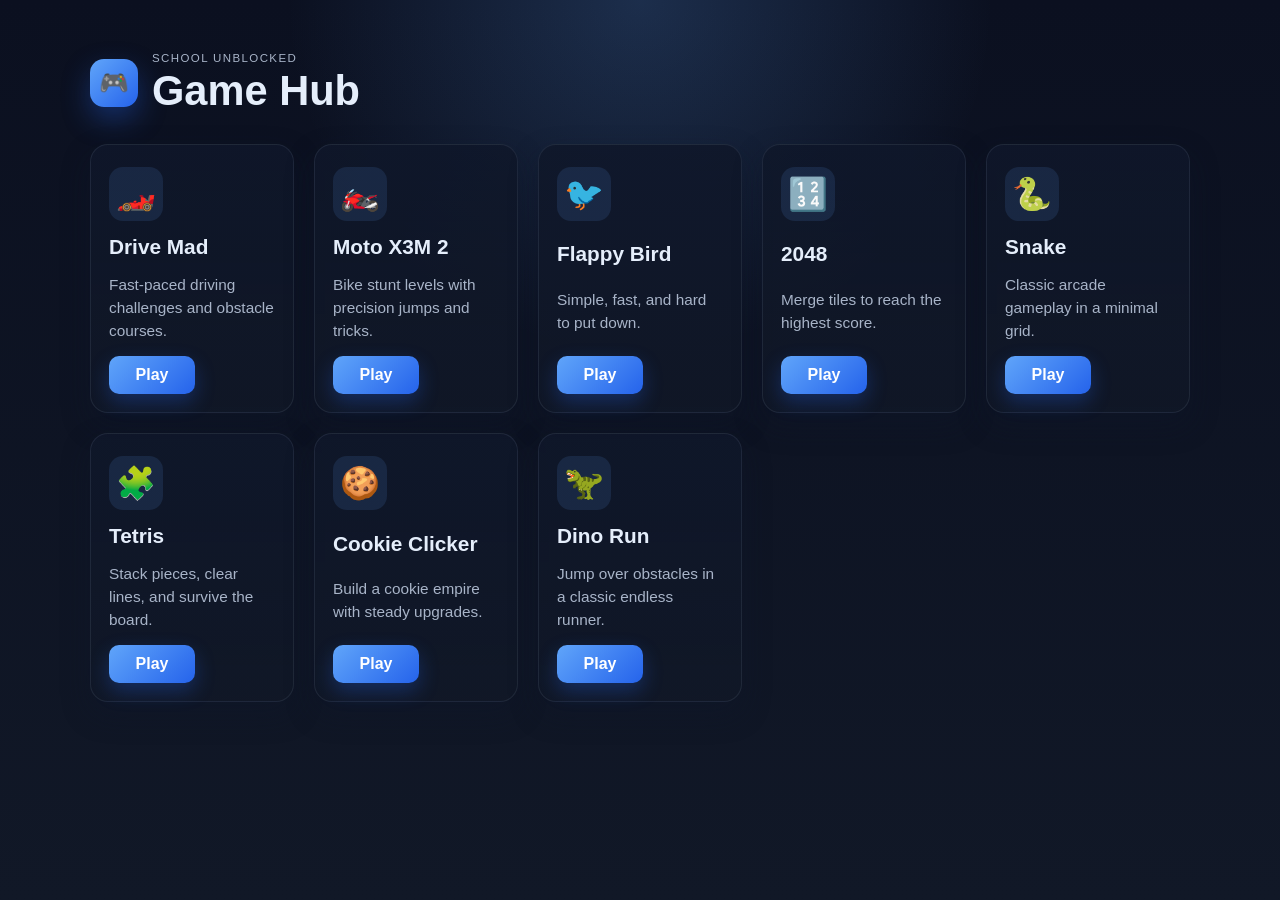
==== index.html @ b9d850a1 "Create a clean, minimal unblocked games hub with working game links." ====
<!doctype html>
<html lang="en">
  <head>
    <meta charset="UTF-8" />
    <meta name="viewport" content="width=device-width, initial-scale=1.0" />
    <title>Unblocked Games</title>
    <meta
      name="description"
      content="Minimal game hub with fast access to popular unblocked games."
    />
    <link rel="stylesheet" href="style.css" />
  </head>
  <body>
    <div class="page-shell">
      <header class="topbar">
        <div class="brand-wrap">
          <div class="brand-badge">🎮</div>
          <div>
            <p class="eyebrow">School Unblocked</p>
            <h1>Game Hub</h1>
          </div>
        </div>
      </header>

      <main class="games-grid" aria-label="Game selection">
        <article class="game-card">
          <div class="game-icon">🏎️</div>
          <h2>Drive Mad</h2>
          <p>Fast-paced driving challenges and obstacle courses.</p>
          <a href="https://anonymousbirb5100.github.io/drive-mad/" target="_blank" rel="noopener noreferrer">Play</a>
        </article>

        <article class="game-card">
          <div class="game-icon">🏍️</div>
          <h2>Moto X3M 2</h2>
          <p>Bike stunt levels with precision jumps and tricks.</p>
          <a href="https://www.crazygames.com/game/moto-x3m-2" target="_blank" rel="noopener noreferrer">Play</a>
        </article>

        <article class="game-card">
          <div class="game-icon">🐦</div>
          <h2>Flappy Bird</h2>
          <p>Simple, fast, and hard to put down.</p>
          <a href="https://flappybird.io/" target="_blank" rel="noopener noreferrer">Play</a>
        </article>

        <article class="game-card">
          <div class="game-icon">🔢</div>
          <h2>2048</h2>
          <p>Merge tiles to reach the highest score.</p>
          <a href="https://2048.io/" target="_blank" rel="noopener noreferrer">Play</a>
        </article>

        <article class="game-card">
          <div class="game-icon">🐍</div>
          <h2>Snake</h2>
          <p>Classic arcade gameplay in a minimal grid.</p>
          <a href="https://playsnake.org/" target="_blank" rel="noopener noreferrer">Play</a>
        </article>

        <article class="game-card">
          <div class="game-icon">🧩</div>
          <h2>Tetris</h2>
          <p>Stack pieces, clear lines, and survive the board.</p>
          <a href="https://tetris.com/play-tetris" target="_blank" rel="noopener noreferrer">Play</a>
        </article>

        <article class="game-card">
          <div class="game-icon">🍪</div>
          <h2>Cookie Clicker</h2>
          <p>Build a cookie empire with steady upgrades.</p>
          <a href="https://orteil.dashnet.org/cookieclicker/" target="_blank" rel="noopener noreferrer">Play</a>
        </article>

        <article class="game-card">
          <div class="game-icon">🦖</div>
          <h2>Dino Run</h2>
          <p>Jump over obstacles in a classic endless runner.</p>
          <a href="https://chromedino.com/" target="_blank" rel="noopener noreferrer">Play</a>
        </article>
      </main>
    </div>
  </body>
</html>
---- style.css ----
* {
  box-sizing: border-box;
}

:root {
  --bg: #0f172a;
  --bg-soft: #111827;
  --panel: rgba(15, 23, 42, 0.7);
  --panel-alt: rgba(30, 41, 59, 0.9);
  --border: rgba(148, 163, 184, 0.12);
  --text: #e5eefb;
  --muted: #a8b4c8;
  --accent: #60a5fa;
  --accent-strong: #2563eb;
  --shadow: rgba(15, 23, 42, 0.35);
}

html, body {
  margin: 0;
  min-height: 100%;
  font-family: Arial, Helvetica, sans-serif;
  background:
    radial-gradient(circle at top, rgba(96, 165, 250, 0.2), transparent 32%),
    linear-gradient(180deg, #0b1020 0%, #111827 100%);
  color: var(--text);
}

body {
  min-height: 100vh;
  display: flex;
  justify-content: center;
  padding: 32px 18px 48px;
}

.page-shell {
  width: min(1100px, 100%);
}

.topbar {
  display: flex;
  align-items: center;
  justify-content: space-between;
  gap: 16px;
  padding: 20px 0 18px;
}

.brand-wrap {
  display: flex;
  align-items: center;
  gap: 14px;
}

.brand-badge {
  display: inline-flex;
  align-items: center;
  justify-content: center;
  width: 48px;
  height: 48px;
  border-radius: 14px;
  background: linear-gradient(135deg, var(--accent), var(--accent-strong));
  box-shadow: 0 12px 28px rgba(37, 99, 235, 0.35);
  font-size: 1.5rem;
}

.eyebrow {
  margin: 0;
  color: var(--muted);
  font-size: 0.72rem;
  letter-spacing: 0.12em;
  text-transform: uppercase;
}

h1 {
  margin: 4px 0 0;
  font-size: clamp(1.9rem, 2vw + 1rem, 3rem);
  line-height: 1.1;
}

.games-grid {
  display: grid;
  grid-template-columns: repeat(auto-fit, minmax(200px, 1fr));
  gap: 20px;
  padding-top: 12px;
}

.game-card {
  display: flex;
  flex-direction: column;
  justify-content: space-between;
  gap: 14px;
  min-height: 220px;
  padding: 22px 18px 18px;
  border: 1px solid var(--border);
  border-radius: 18px;
  background: linear-gradient(180deg, rgba(15, 23, 42, 0.9), rgba(17, 24, 39, 0.8));
  box-shadow: 0 12px 28px var(--shadow);
  transition: transform 0.18s ease, border-color 0.18s ease;
}

.game-card:hover {
  transform: translateY(-2px);
  border-color: rgba(96, 165, 250, 0.5);
}

.game-icon {
  display: flex;
  align-items: center;
  justify-content: center;
  width: 54px;
  height: 54px;
  border-radius: 14px;
  background: rgba(96, 165, 250, 0.12);
  font-size: 2rem;
}

.game-card h2 {
  margin: 0;
  font-size: 1.3rem;
}

.game-card p {
  margin: 0;
  color: var(--muted);
  line-height: 1.5;
  font-size: 0.96rem;
}

.game-card a {
  display: inline-flex;
  align-items: center;
  justify-content: center;
  width: fit-content;
  min-width: 86px;
  padding: 10px 16px;
  border-radius: 10px;
  background: linear-gradient(135deg, var(--accent), var(--accent-strong));
  color: white;
  text-decoration: none;
  font-weight: 700;
  box-shadow: 0 8px 20px rgba(37, 99, 235, 0.3);
}

@media (max-width: 640px) {
  body {
    padding: 18px 14px 36px;
  }

  .brand-wrap {
    gap: 10px;
  }

  .brand-badge {
    width: 42px;
    height: 42px;
  }

  .game-card {
    min-height: 180px;
  }
}
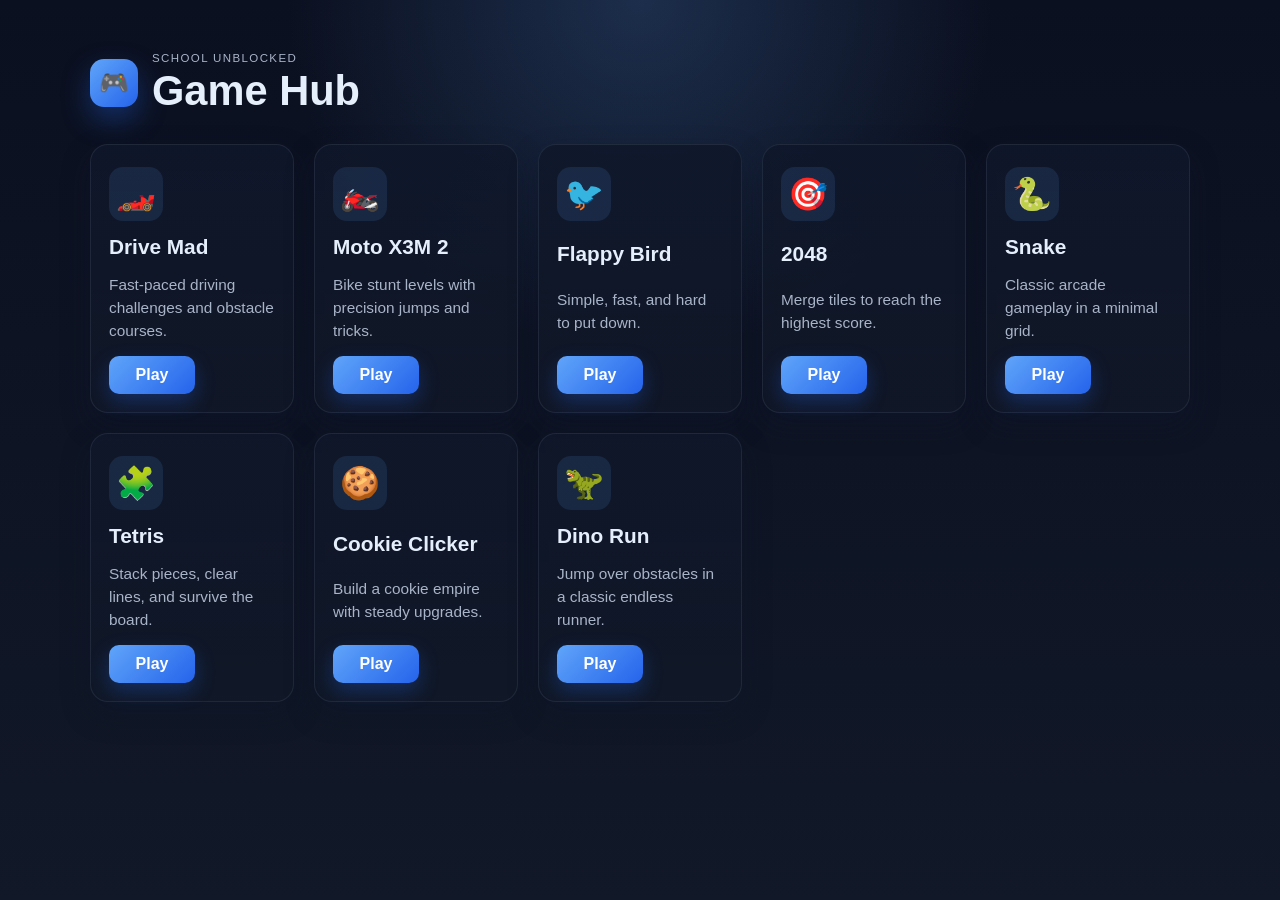
==== commit 73d95c5f: "Add game.html player and update index with working game launcher" ====
--- a/index.html
+++ b/index.html
@@ -27,56 +27,56 @@
           <div class="game-icon">🏎️</div>
           <h2>Drive Mad</h2>
           <p>Fast-paced driving challenges and obstacle courses.</p>
-          <a href="https://anonymousbirb5100.github.io/drive-mad/" target="_blank" rel="noopener noreferrer">Play</a>
+          <a href="game.html?game=drive-mad">Play</a>
         </article>
 
         <article class="game-card">
           <div class="game-icon">🏍️</div>
           <h2>Moto X3M 2</h2>
           <p>Bike stunt levels with precision jumps and tricks.</p>
-          <a href="https://www.crazygames.com/game/moto-x3m-2" target="_blank" rel="noopener noreferrer">Play</a>
+          <a href="game.html?game=moto-x3m-2">Play</a>
         </article>
 
         <article class="game-card">
           <div class="game-icon">🐦</div>
           <h2>Flappy Bird</h2>
           <p>Simple, fast, and hard to put down.</p>
-          <a href="https://flappybird.io/" target="_blank" rel="noopener noreferrer">Play</a>
+          <a href="game.html?game=flappy-bird">Play</a>
         </article>
 
         <article class="game-card">
-          <div class="game-icon">🔢</div>
+          <div class="game-icon">🎯</div>
           <h2>2048</h2>
           <p>Merge tiles to reach the highest score.</p>
-          <a href="https://2048.io/" target="_blank" rel="noopener noreferrer">Play</a>
+          <a href="game.html?game=2048">Play</a>
         </article>
 
         <article class="game-card">
           <div class="game-icon">🐍</div>
           <h2>Snake</h2>
           <p>Classic arcade gameplay in a minimal grid.</p>
-          <a href="https://playsnake.org/" target="_blank" rel="noopener noreferrer">Play</a>
+          <a href="game.html?game=snake">Play</a>
         </article>
 
         <article class="game-card">
           <div class="game-icon">🧩</div>
           <h2>Tetris</h2>
           <p>Stack pieces, clear lines, and survive the board.</p>
-          <a href="https://tetris.com/play-tetris" target="_blank" rel="noopener noreferrer">Play</a>
+          <a href="game.html?game=tetris">Play</a>
         </article>
 
         <article class="game-card">
           <div class="game-icon">🍪</div>
           <h2>Cookie Clicker</h2>
           <p>Build a cookie empire with steady upgrades.</p>
-          <a href="https://orteil.dashnet.org/cookieclicker/" target="_blank" rel="noopener noreferrer">Play</a>
+          <a href="game.html?game=cookie-clicker">Play</a>
         </article>
 
         <article class="game-card">
           <div class="game-icon">🦖</div>
           <h2>Dino Run</h2>
           <p>Jump over obstacles in a classic endless runner.</p>
-          <a href="https://chromedino.com/" target="_blank" rel="noopener noreferrer">Play</a>
+          <a href="game.html?game=dino-run">Play</a>
         </article>
       </main>
     </div>
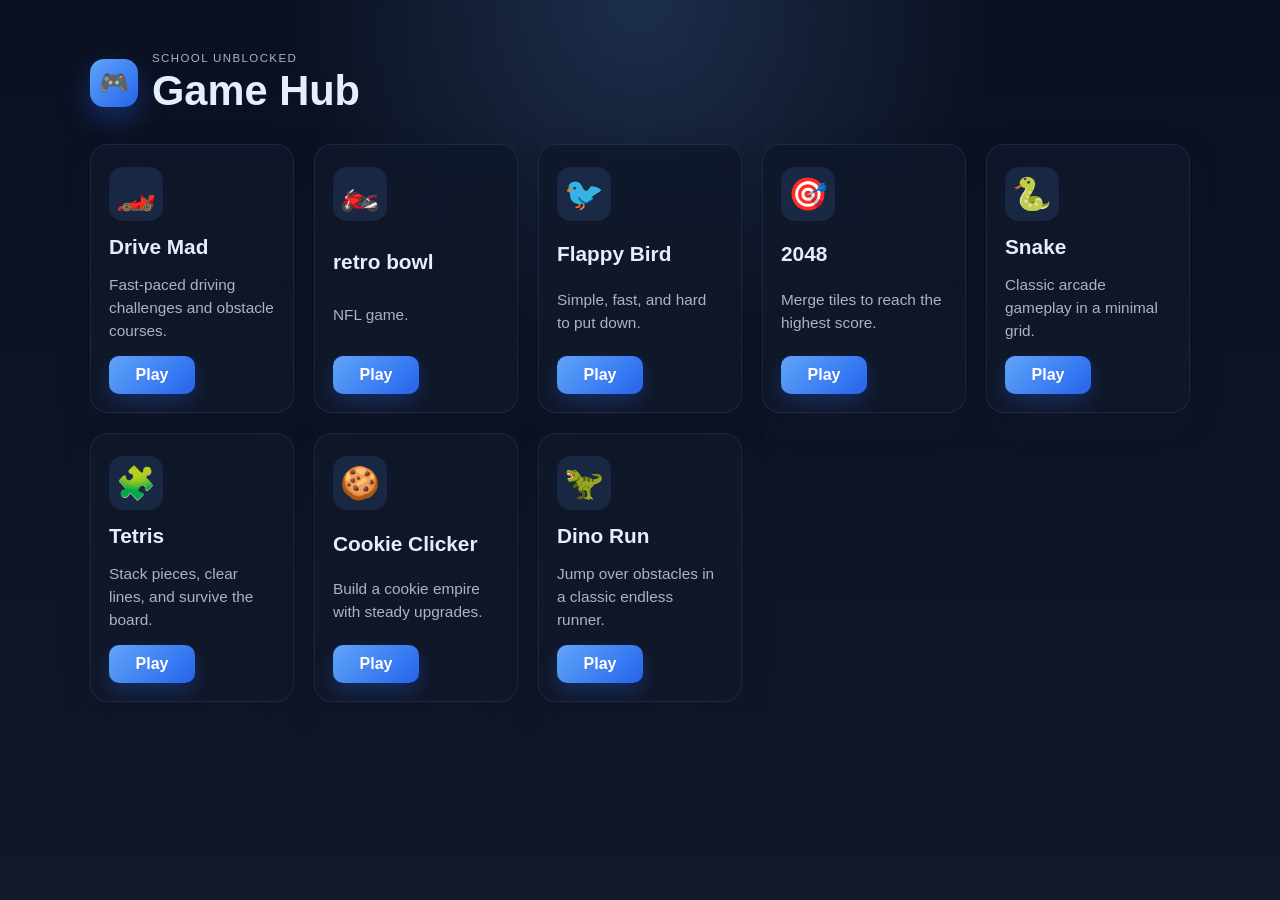
==== commit 006d43e5: "Update index.html" ====
--- a/index.html
+++ b/index.html
@@ -4,10 +4,7 @@
     <meta charset="UTF-8" />
     <meta name="viewport" content="width=device-width, initial-scale=1.0" />
     <title>Unblocked Games</title>
-    <meta
-      name="description"
-      content="Minimal game hub with fast access to popular unblocked games."
-    />
+    <meta name="description" content="Minimal game hub with direct access to browser games." />
     <link rel="stylesheet" href="style.css" />
   </head>
   <body>
@@ -27,56 +24,56 @@
           <div class="game-icon">🏎️</div>
           <h2>Drive Mad</h2>
           <p>Fast-paced driving challenges and obstacle courses.</p>
-          <a href="game.html?game=drive-mad">Play</a>
+          <a href="https://anonymousbirb5100.github.io/drive-mad/" target="_blank" rel="noopener noreferrer">Play</a>
         </article>
 
         <article class="game-card">
           <div class="game-icon">🏍️</div>
-          <h2>Moto X3M 2</h2>
-          <p>Bike stunt levels with precision jumps and tricks.</p>
-          <a href="game.html?game=moto-x3m-2">Play</a>
+          <h2>retro bowl</h2>
+          <p>NFL game.</p>
+          <a href="https://dagamerzone.github.io/RetroBowlCollege/" target="_blank" rel="noopener noreferrer">Play</a>
         </article>
 
         <article class="game-card">
           <div class="game-icon">🐦</div>
           <h2>Flappy Bird</h2>
           <p>Simple, fast, and hard to put down.</p>
-          <a href="game.html?game=flappy-bird">Play</a>
+          <a href="https://flappybird.io/" target="_blank" rel="noopener noreferrer">Play</a>
         </article>
 
         <article class="game-card">
           <div class="game-icon">🎯</div>
           <h2>2048</h2>
           <p>Merge tiles to reach the highest score.</p>
-          <a href="game.html?game=2048">Play</a>
+          <a href="https://2048.io/" target="_blank" rel="noopener noreferrer">Play</a>
         </article>
 
         <article class="game-card">
           <div class="game-icon">🐍</div>
           <h2>Snake</h2>
           <p>Classic arcade gameplay in a minimal grid.</p>
-          <a href="game.html?game=snake">Play</a>
+          <a href="https://playsnake.org/" target="_blank" rel="noopener noreferrer">Play</a>
         </article>
 
         <article class="game-card">
           <div class="game-icon">🧩</div>
           <h2>Tetris</h2>
           <p>Stack pieces, clear lines, and survive the board.</p>
-          <a href="game.html?game=tetris">Play</a>
+          <a href="https://tetris.com/play-tetris" target="_blank" rel="noopener noreferrer">Play</a>
         </article>
 
         <article class="game-card">
           <div class="game-icon">🍪</div>
           <h2>Cookie Clicker</h2>
           <p>Build a cookie empire with steady upgrades.</p>
-          <a href="game.html?game=cookie-clicker">Play</a>
+          <a href="https://orteil.dashnet.org/cookieclicker/" target="_blank" rel="noopener noreferrer">Play</a>
         </article>
 
         <article class="game-card">
           <div class="game-icon">🦖</div>
           <h2>Dino Run</h2>
           <p>Jump over obstacles in a classic endless runner.</p>
-          <a href="game.html?game=dino-run">Play</a>
+          <a href="https://chromedino.com/" target="_blank" rel="noopener noreferrer">Play</a>
         </article>
       </main>
     </div>
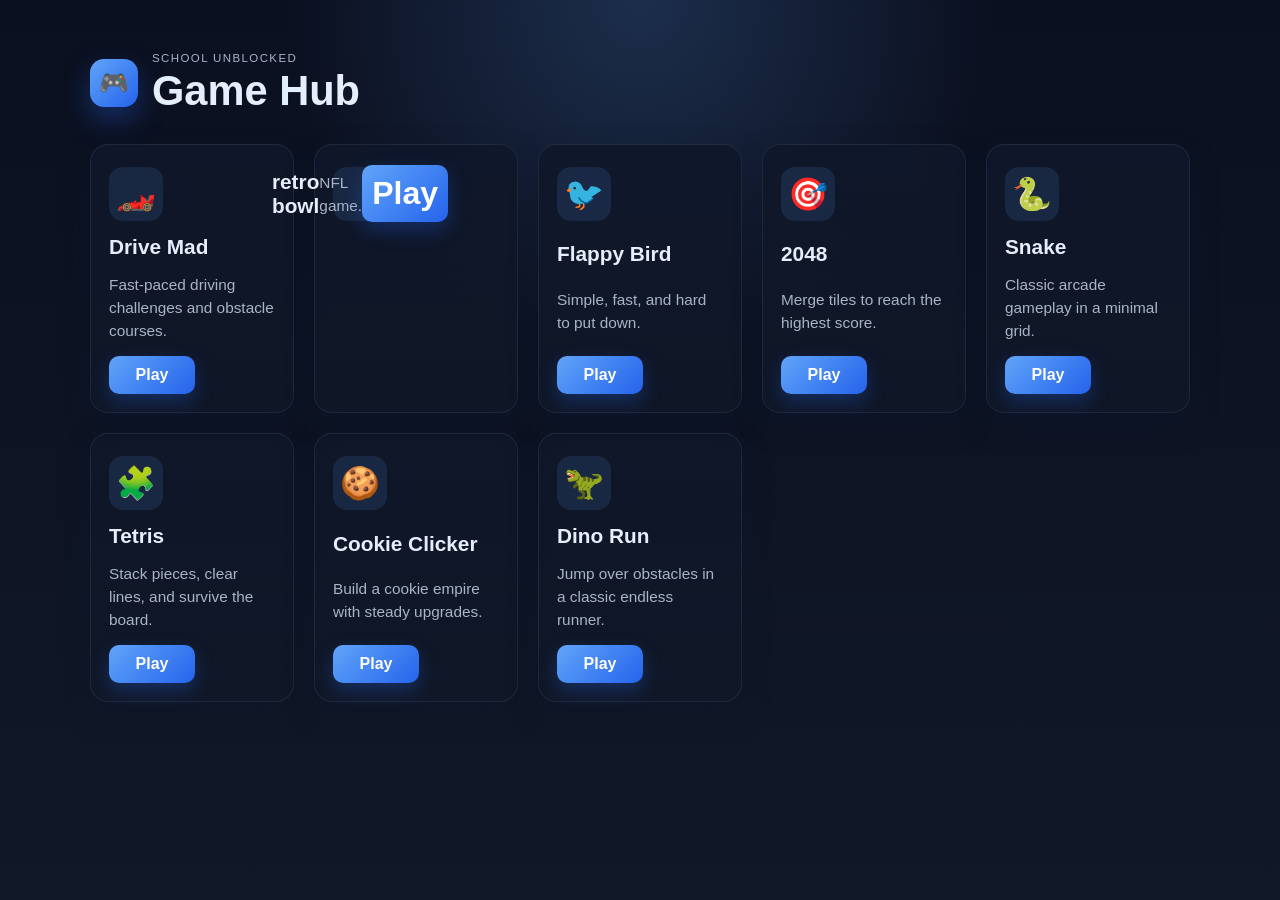
==== commit ed523f15: "Update index.html" ====
--- a/index.html
+++ b/index.html
@@ -28,7 +28,7 @@
         </article>
 
         <article class="game-card">
-          <div class="game-icon">🏍️</div>
+          <div class="game-icon"🏈</div>
           <h2>retro bowl</h2>
           <p>NFL game.</p>
           <a href="https://dagamerzone.github.io/RetroBowlCollege/" target="_blank" rel="noopener noreferrer">Play</a>
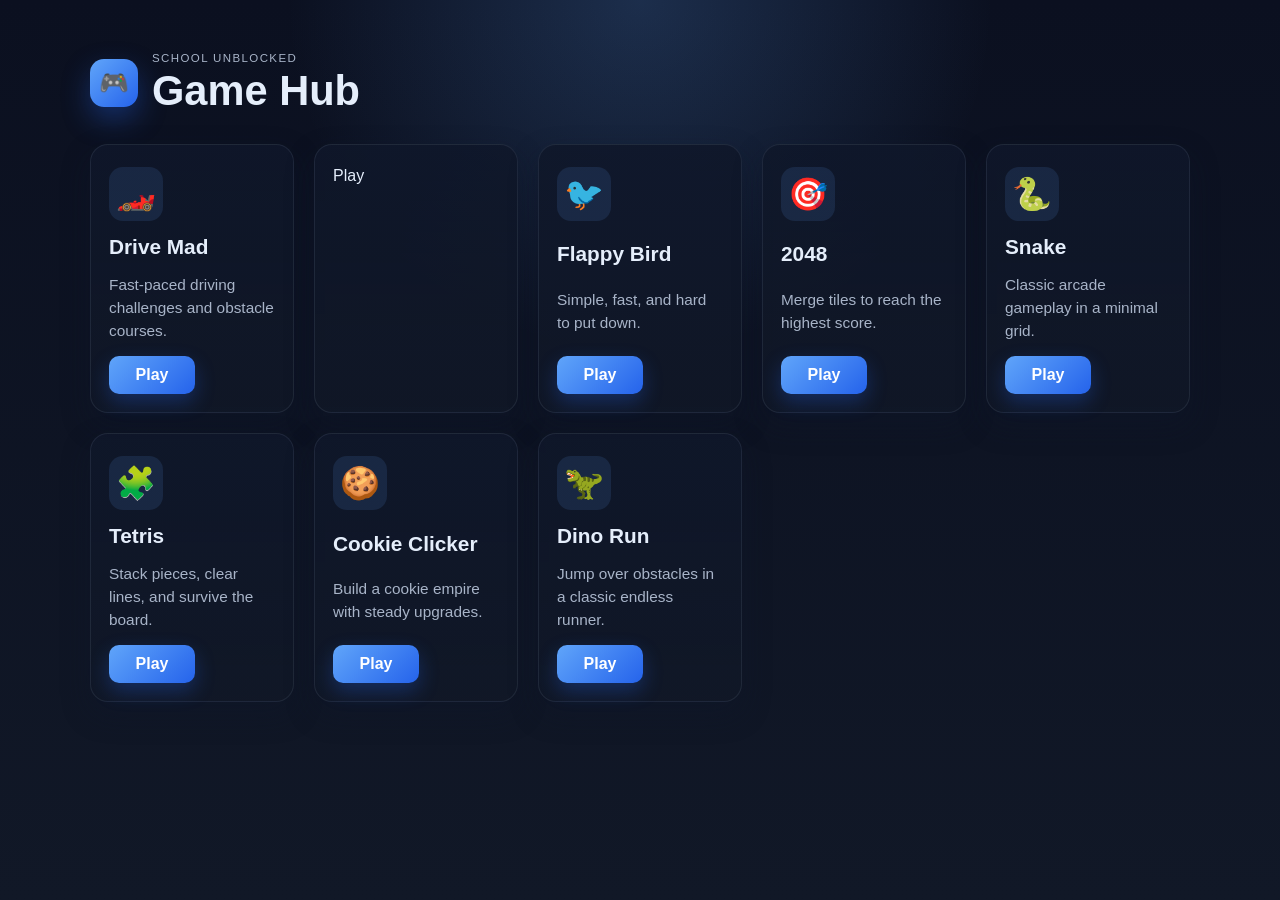
==== commit 0bad0a78: "Update index.html" ====
--- a/index.html
+++ b/index.html
@@ -28,7 +28,7 @@
         </article>
 
         <article class="game-card">
-          <div class="game-icon"🏈</div>
+          <div class="game-icon🏍️</div>
           <h2>retro bowl</h2>
           <p>NFL game.</p>
           <a href="https://dagamerzone.github.io/RetroBowlCollege/" target="_blank" rel="noopener noreferrer">Play</a>
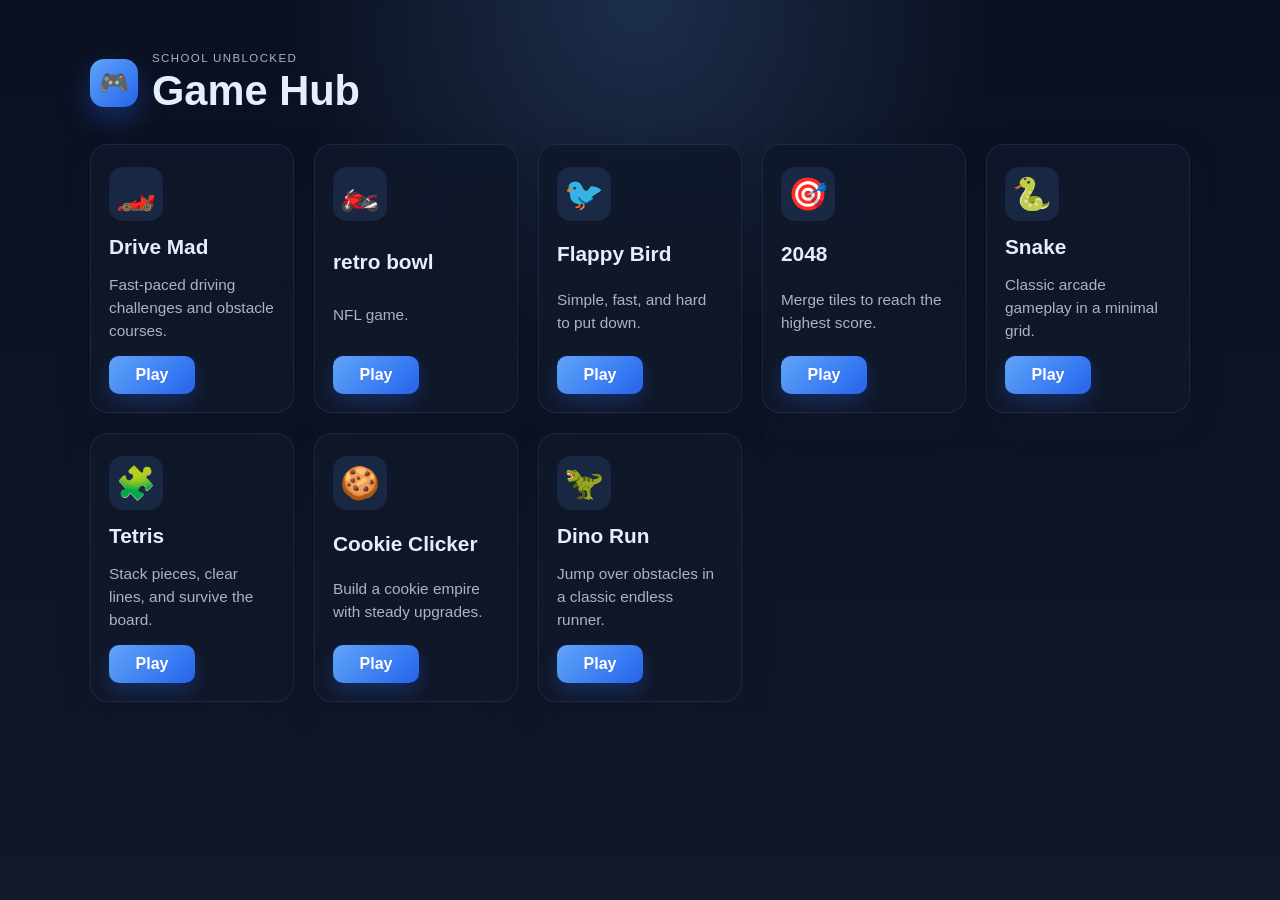
==== commit c07b7aae: "Update index.html" ====
--- a/index.html
+++ b/index.html
@@ -28,7 +28,7 @@
         </article>
 
         <article class="game-card">
-          <div class="game-icon🏍️</div>
+          <div class="game-icon">🏍️</div>
           <h2>retro bowl</h2>
           <p>NFL game.</p>
           <a href="https://dagamerzone.github.io/RetroBowlCollege/" target="_blank" rel="noopener noreferrer">Play</a>
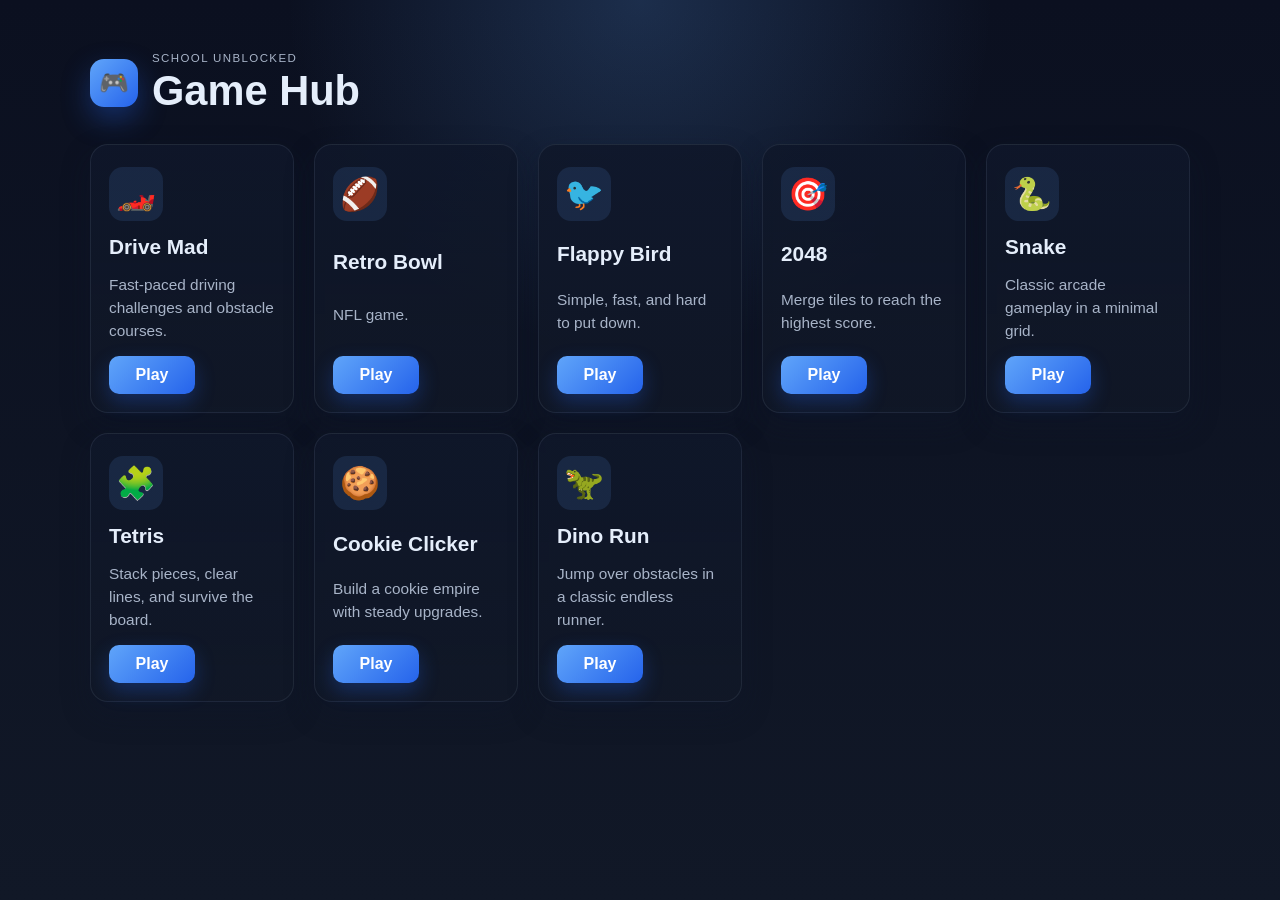
==== commit 9d51354f: "Update index.html" ====
--- a/index.html
+++ b/index.html
@@ -28,8 +28,8 @@
         </article>
 
         <article class="game-card">
-          <div class="game-icon">🏍️</div>
-          <h2>retro bowl</h2>
+          <div class="game-icon">🏈</div>
+          <h2>Retro Bowl</h2>
           <p>NFL game.</p>
           <a href="https://dagamerzone.github.io/RetroBowlCollege/" target="_blank" rel="noopener noreferrer">Play</a>
         </article>
